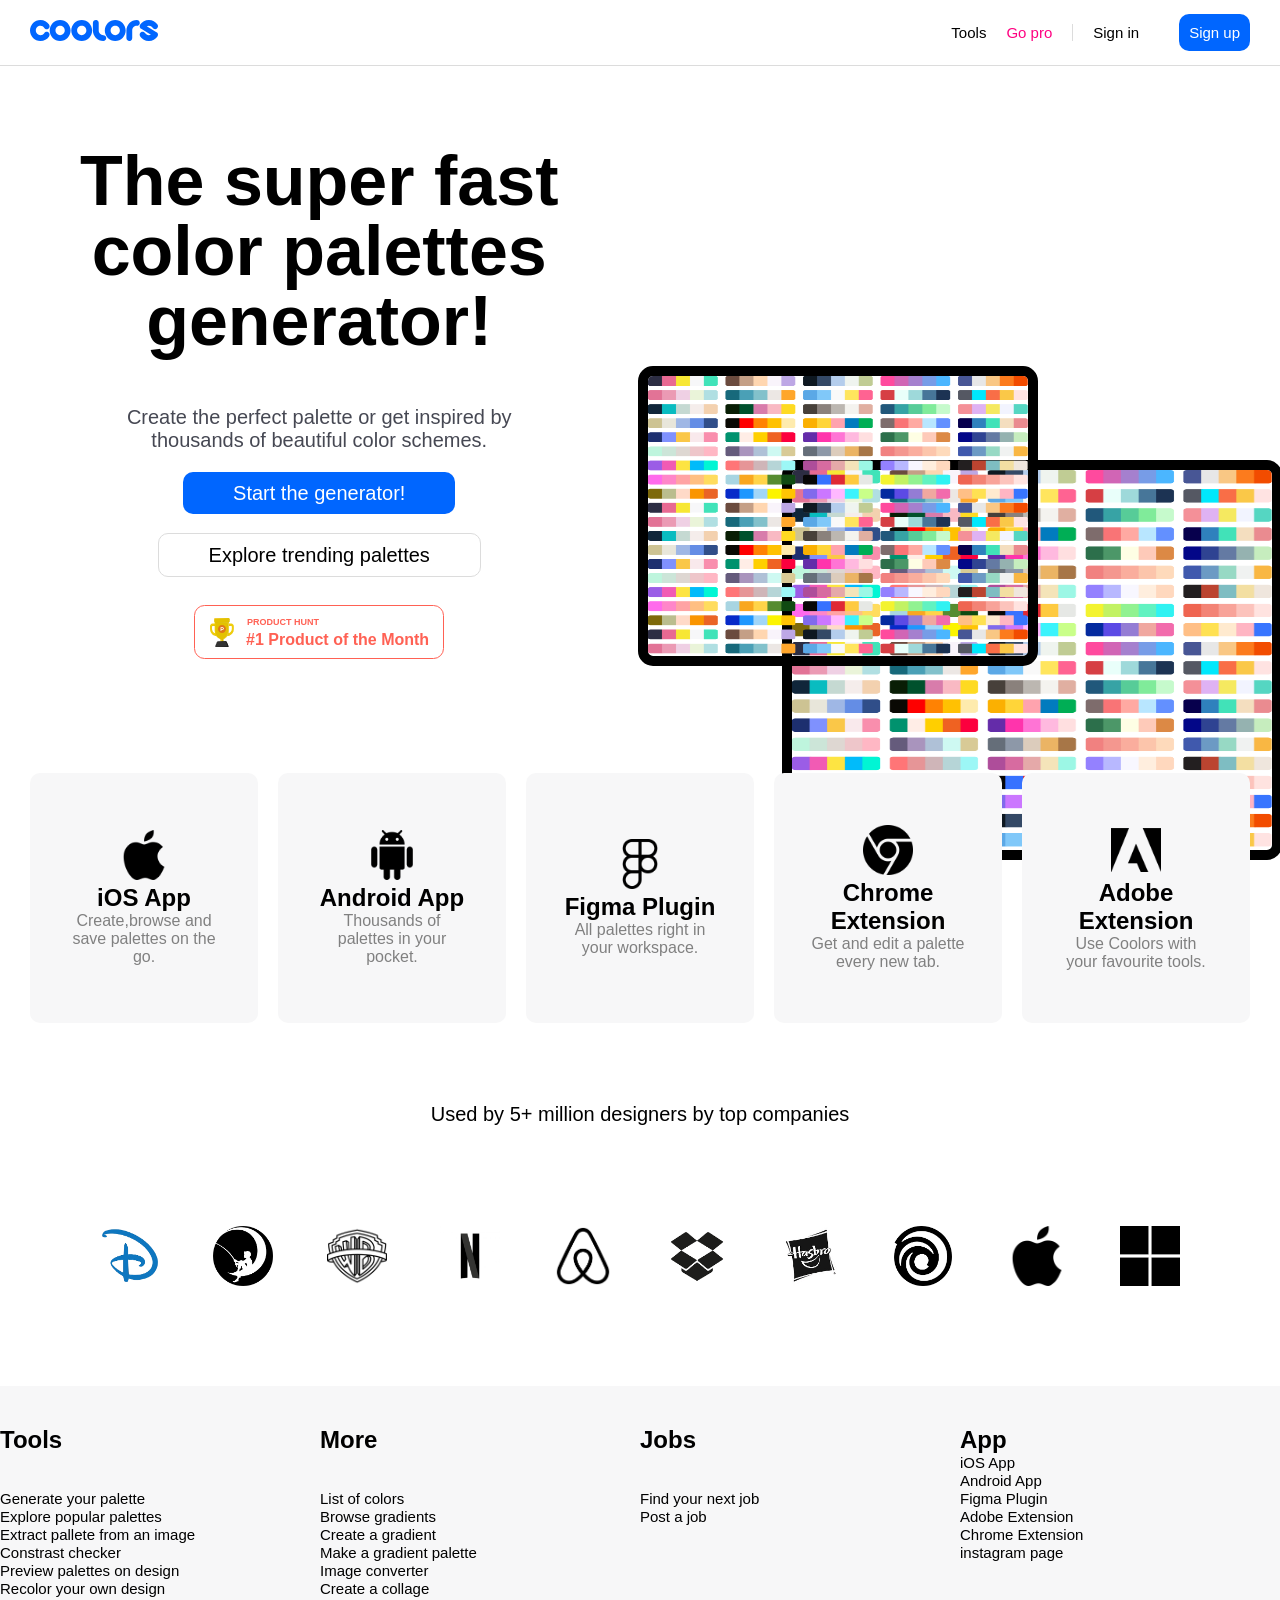
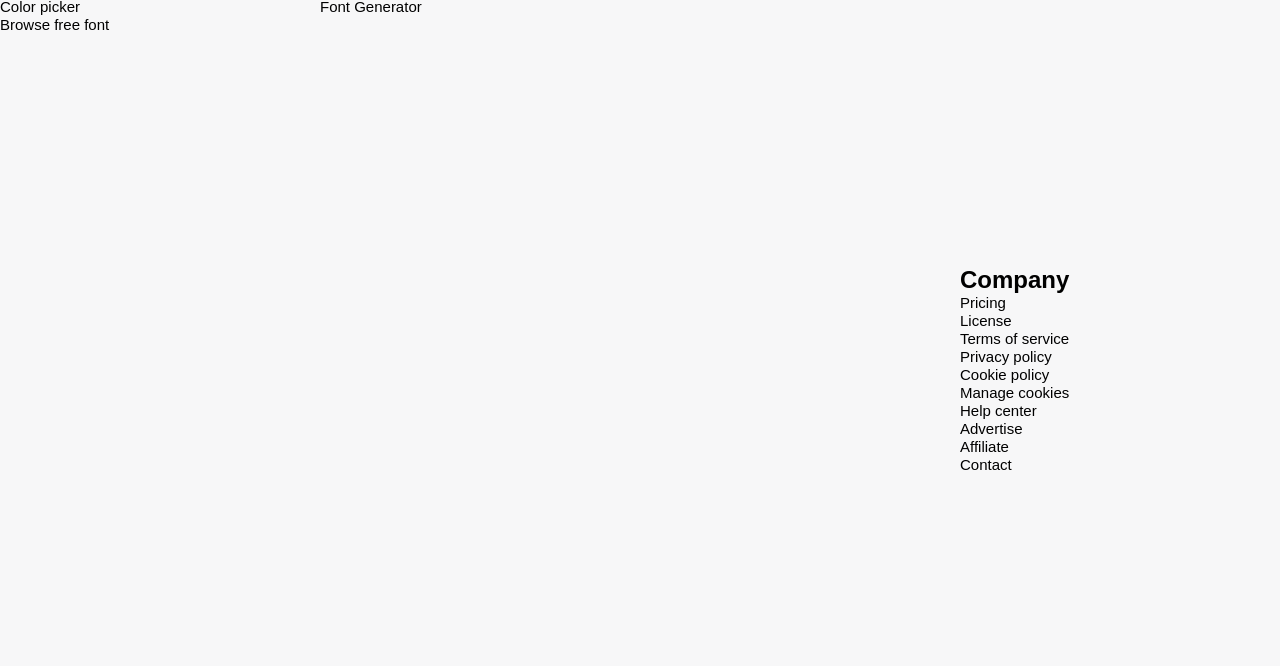
==== index.html @ 70a5949f "Pallete" ====
<!DOCTYPE html>
<html lang="en">
<head>
    <title>COOLOR</title>
    <link rel="stylesheet" href="./style.css">
</head>
<body>
<nav>
<div>
    <div></div>
    <img src="./Asset/logo.svg" alt="">
</div>
<div>
    <ul>
        <li>
          <a href class="tools" >Tools</a>
        </li>
        <li>
        <a href class="go">Go pro</a>
        </li>
        <li>
            <a href class="line">Sign in</a>
        </li>
        <li>
            <a href class="btn">Sign up</a>
        </li>
    </ul>
</div>
</nav>
<section class="hero">
    <div class="text-block">
        <h1>The super fast<br>color palettes<br>
        generator! </h1>
        <p> Create the perfect palette or get inspired by<br>
             thousands
            of beautiful color schemes.
        </p>
        <div class="link-block">
            <a href class="start">Start the generator!</a>
            </div>
        <div>
            <a href class="explore">Explore trending palettes</a>
        </div>
        <div class="badge">
    <img src="./Asset/top-post-badge.svg" alt="">
        </div>
    </div>
    <div class="palette">
        <img class="img1" src="./Asset/homepage_hero_palettes.png" alt="">
        <img class="img2" src="./Asset/homepage_hero_palettes.png" alt="">

</section>
<div class="icon">
    <div class="box1">
        <img src="./Asset/apple-black-logo.png" alt=""  class="apple">
        <h2>iOS App</h2>
        <p>Create,browse and<br> save palettes on the<BR>
             go.</p>
             <h1 class="text">View on<br> the
            App<br> Store</h1>
    </div>
    <div class="box2">
     <img src="./Asset/android.png" alt="" class="and">
        <h2 >Android App</h2>
        <p>Thousands of<br> palettes in your<br> pocket.</p>
        <h1 class="text2">View on<br>the play<br>store</h1>
    </div>
    <div class="box3">
        <img src="./Asset/figma.png" alt="" class="fig" >
        <h2>Figma Plugin</h2>
        <p>All palettes right in <br>your workspace.</p>
        <h1 class="text3">Install<br>now</h1>
    </div>
    <div class="box4">
        <img src="./Asset/chrome.png" alt="" class="chrome">
        <h2>Chrome Extension</h2>
        <p>Get and edit a palette<br> every new tab.</p>
        <h1 class="text4">Add<br>to chrome</h1>
    </div>
    <div class="box5">
        <img src="./Asset/adobe.png" alt="" class="adobe" >
        <h2>Adobe Extension</h2>
        <p>Use Coolors with<br> your favourite tools.</p>
        <h1 class="text5">Download</h1>
 </div>
</div>

 <div class="used">
    <p>Used by 5+ million designers by top companies</p>
 </div>
 <div class="icon2">
    <img src="./image/disney (2).png" alt="">
    <img src="./image/dream.png" alt="">
   <img src="./image/warner-bros.png" alt="">
     <img src="./image/netflix-n-black7018.jpg" alt="">
    <img src="./image/airbnb.png" alt="">
    <img src="./image/drop.png" alt="">
    <img src="./image/hasbro.png" alt="">
    <img src="./image/ubisoft.png" alt="">
    <img src="./image/apple-black-logo.png" alt="">
    <img src="./image/windows.png" alt="">
</div>

<section class="parent">
    <div class="footer">
        <h1>Tools</h1><br><br>
        <ul>
            <li>
    <a href="">Generate your palette</a>
            </li>
    <li>
    <a href="">  Explore popular palettes</a>
         </li>
    <li>
        <a href=""> Extract pallete from an image</a>
         </li>
    <li>
   <a href="">Constrast checker</a>
        </li>
    <li>
   <a href=""> Preview palettes on design</a>
       </li>
   <li>
   <a href="">  Recolor your own design</a>
       </li>
   <li>
   <a href="">  Color picker</a>
     </li>
   <li>
   <a href=""> Browse free font</a>
   </li>
        </ul>
</div>
<div class="footer">
    <h1>More</h1><br><br>
    <ul>
 <li>
     <a href="">List of colors</a>
     </li>
<li>
     <a href="">Browse gradients</a>
     </li>
<li>
     <a href=""> Create a gradient</a>
     </li>
 <li>
     <a href=""> Make a gradient palette</a>
     </li>
     <li>
        <a href=""> Image converter</a>
     </li>
 <li>
        <a href=""> Create a collage</a>
     </li>
 <li>
        <a href=""> Font Generator</a>
     </li>
     </ul>
</div>
<div class="footer">
    <h1>Jobs</h1><br><br>
    <ul>
        <li>
            <a href="">Find your next job</a>
        </li>
     <li>
            <a href="">Post a job</a>
        </li>
    </ul>
    </div>
<div>
<div class="footer">
        <h1>App</h1>
        <ul>
 <li>
        <a href=""> iOS App</a>
            </li>
  <li>
        <a href="">Android App</a>
            </li>
     <li>
        <a href=""> Figma Plugin</a>
            </li>
  <li>
        <a href="">Adobe Extension</a>
            </li>
 <li>
        <a href="">Chrome Extension</a>
      </li>
 <li>
        <a href="">instagram page</a>
    </li>
        </ul>
</div>
    <div class="footer">
        <h1>Company</h1>
        <ul>
      <li>
                <a href="">Pricing</a>
            </li>
     <li>
                <a href="">License</a>
            </li>
     <li>
                <a href="">Terms of service</a>
            </li>
      <li>
                <a href="">Privacy policy</a>
            </li>
     <li>
                <a href="">Cookie policy</a>
            </li>
  <li>
            <a href="">Manage cookies</a>
            </li>
      <li>
            <a href="">Help center</a>
            </li>
      <li>
            <a href="">Advertise</a>
         </li>
     <li>
            <a href="">Affiliate</a>
            </li>
     <li>
      <a href="">Contact</a>
      </li>
      </ul>
    </div>
</div>
</section>

       


    
</body>
</html>
---- style.css ----
*{
    margin:0px;
    padding:0px;
    box-sizing:border-box;
    font-family:Inter, sans-serif;
}
img:hover{
    cursor:pointer;
}
nav{display:flex;
    justify-content:space-between;
    align-items:center;
    padding:20px 30px;
    border-bottom: 1px solid gainsboro;
}

nav ul  {
    display:flex;
    gap:20px;
    list-style:none;
}

a{
   text-decoration: none;
    color:black;
   font-weight:400;
   font-size:15px;
}
.btn{
    background-color:#0066FF;
    border-radius:10px;
    padding:10px;
    color:white;
}

/* a class */
.tools:hover{
    color:blue
}
 .go{
    color:rgb(255, 0, 129)
}
 .go:hover{
    color:blue
}
 .line{
    border-left:1px solid gainsboro;
padding:0 20px;
}

 .line:hover{
    color:blue
}

 .hero{
    display:flex;
    /* grid-template-columns: (1.5,3fr); */
    /* justify-content:center; */
    /* align-items:center; */
    padding: 30 30px
}

 .text-block{
    padding:80px;
    text-align:center;
    /* max-width:550px; */
     h1{
    font-size:70px;
    font-weight:600;
    line-height:1;
    margin-bottom:50px;
}
  p{
    font-size:20px;
    color:#464853;
    margin:30px;
}
}
.link-block{
    margin-top: 20px;
}

 .start{
    background-color:  #0066FF;
    padding:10px 50px;
    border-radius: 10px;
    color:white;
    font-size: 20px;
    /* margin-top: 15px; */
}

 .explore{
    line-height:5;
    border:1px solid gainsboro;
    padding:10px 50px;
    border-radius: 10px;
    font-size:20px;
}

/* pallete */
.img1{
    border:10px solid black; 
    border-radius: 15px;
    width:500px;
    height:400px;
    position:absolute;
    right:-2px;
    bottom:40px;
}
.pallete{
    position: relative;
}

.img2{
    position:relative;
    width:400px;
    height:300px;
    border-radius:15px ;
    border:10px solid black;
    top:300px
}
/* icon */
.icon:hover{
    cursor: pointer;
}

.icon{
    /* display:flex; */
    display:grid;
    grid-template-columns: 1fr 1fr 1fr 1fr 1fr;
    gap:20px;
    margin:30px;
    /* text-align:center; */
    /* justify-content: center; */
    img{
        width:50px;
        height:50px;

     }
    }

 .box1,.box2,.box3,.box4,.box5{
    position:relative;
} 
/* box1 */
.text{
    position:absolute;
    left:0;
    top:0;
    width:100%;
    height:100%;
    opacity:0;
    background-color:#D5F8EF;
    color:#00AEE5;
    border-radius: 10px;
    align-content: center;
 }

.box1:hover .apple{
    opacity:0;
}
.box1:hover .text{
    opacity:1
}
/* box2 */
.box2:hover .and{
opacity:0
}
.box2:hover .text2{
    opacity:1
}
.text2{
    position:absolute;
    left:0;
    top:0;
    width:100%;
    height:100%;
    opacity:0;
    background-color:#D5F8EF;
    border-radius: 10px;
    align-content: center;
    color:#4AC9A5
}
/* box3 */
.box3:hover .fig{
    opacity:0
}
.box3:hover .text3{
    opacity:1
}
.text3{
    position:absolute;
    left:0;
    top:0;
    width:100%;
    height:100%;
    opacity:0;
    background-color:#FFE5F4;
    border-radius:10px;
    align-content:center;
    color:#E50087;
}
/* box4 */
.box4:hover .chrome{
    opacity:0
}
.box4:hover .text4{
    opacity:1
}
 .text4{
    position:absolute;
    left:0;
    top:0;
    width:100%;
    height:100%;
    opacity:0;
    background-color:#E8E2F7;
    border-radius:10px;
    align-content:center;
    color:#802FDE;
}
/* box5 */
.box5:hover .adobe{
    opacity:0
}
.box5:hover .text5{
    opacity:1
}

.text5{
    position:absolute;
    left:0;
    top:0;
    width:100%;
    height:100%;
    opacity:0;
    background-color:#FDF3CE;
    border-radius:10px;
    align-content:center; 
    color:#F1D985;
}





.box1,.box2,.box3,.box4,.box5{
    background-color:#F7F7F8;
    border-radius:10px;
    height:250px;
    text-align:center;
    align-content: center;
    padding:30px 30px;
    p{color:grey;
    }
}
/* used by */
.used{
    text-align: center;
    margin:80px;
    font-weight:400;
    font-size: 20px;
    /* align-content: space-evenly; */
}
/* icon 2 */
.icon2{
    display:flex;
    justify-content: space-between;
    gap:40px;
    margin:100px;
    img{
        width:60px;
        height:auto;
    }
}

  .parent{
    display:grid;
    grid-template-columns: 1fr 1fr 1fr 1fr;
    background-color: #F7F7F8;
  }
  
  .footer{
    height:400px;
    text-align: left;
    margin-top:40px;
  }
  ul{list-style: none;

  }
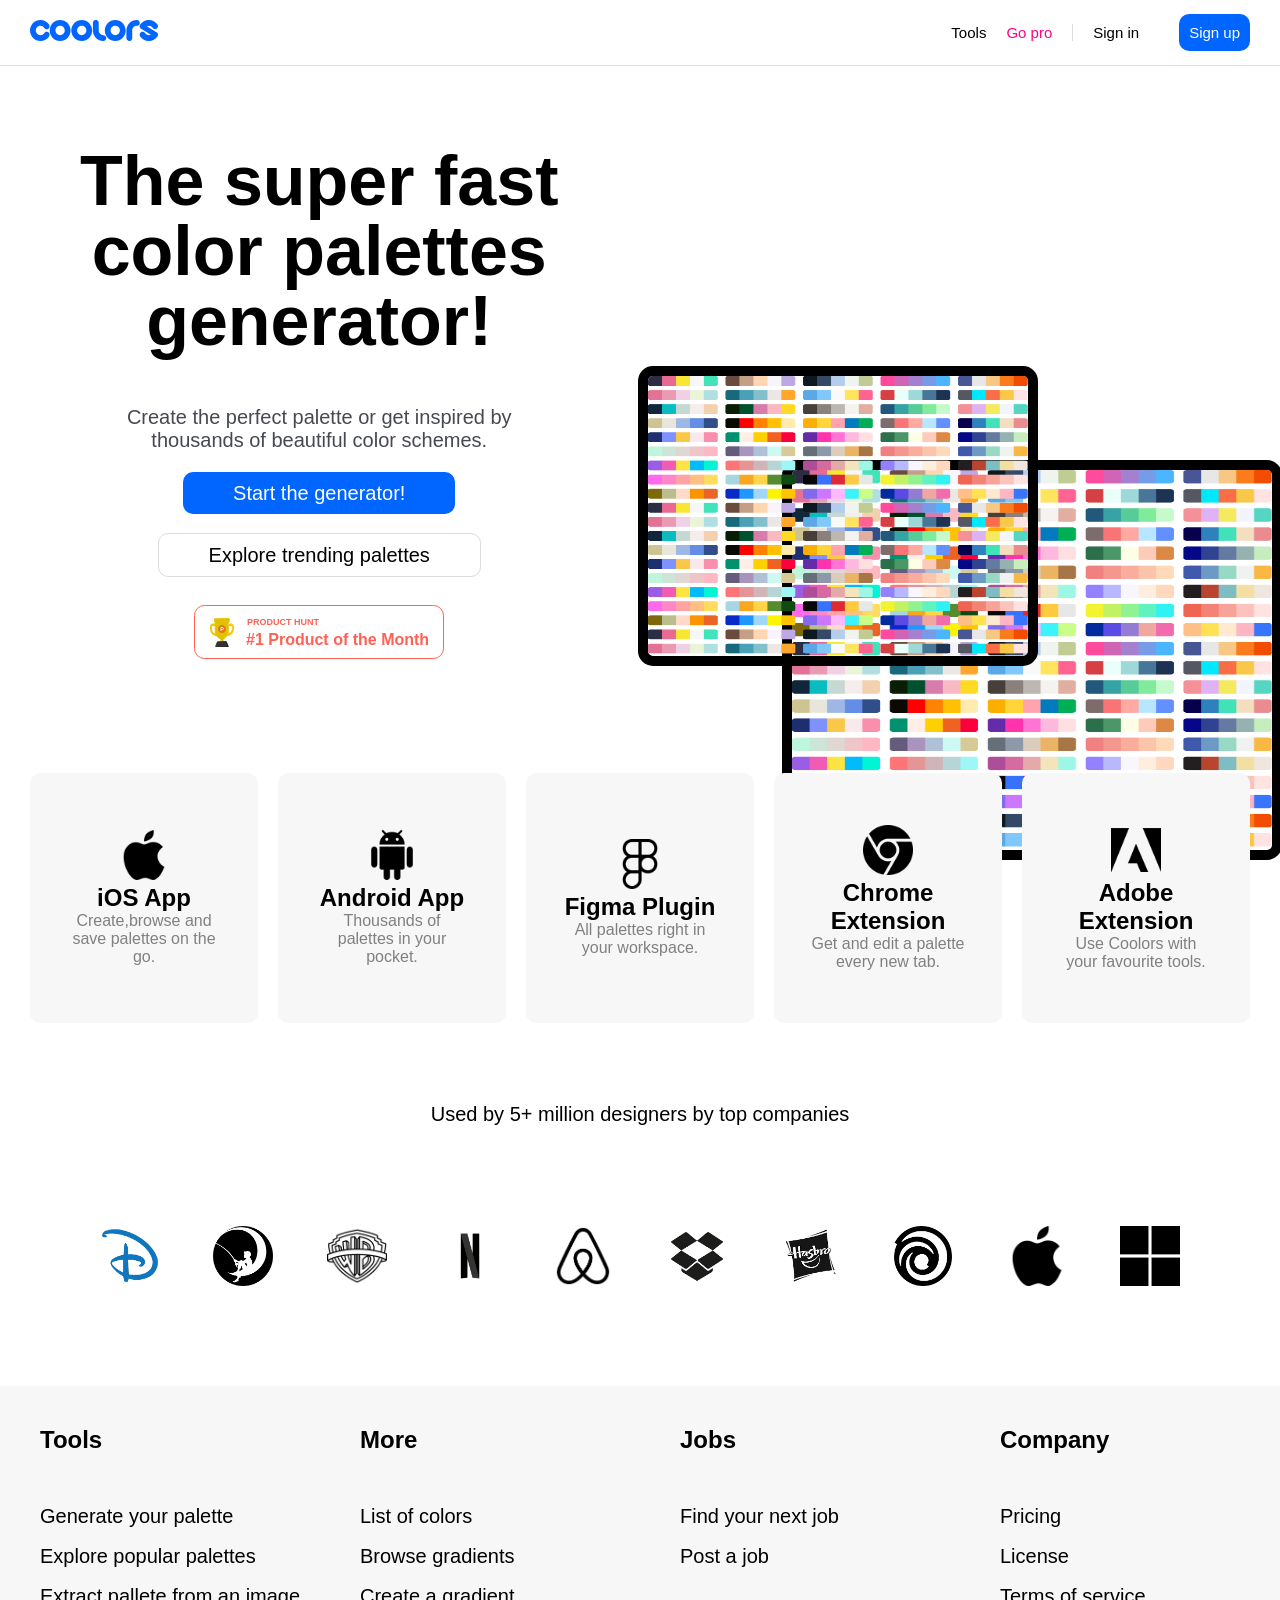
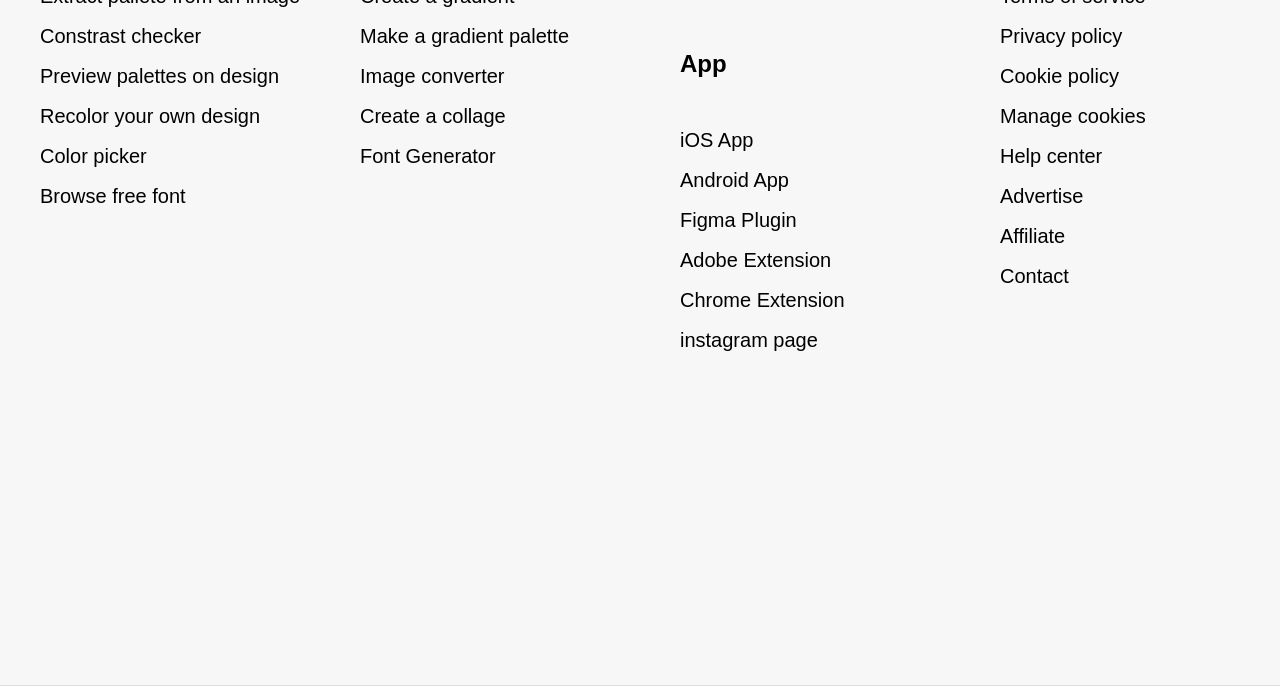
==== commit b559582a: "update" ====
--- a/index.html
+++ b/index.html
@@ -91,7 +91,7 @@
  <div class="icon2">
     <img src="./image/disney (2).png" alt="">
     <img src="./image/dream.png" alt="">
-   <img src="./image/warner-bros.png" alt="">
+ <img src="./image/warner-bros.png" alt="">
      <img src="./image/netflix-n-black7018.jpg" alt="">
     <img src="./image/airbnb.png" alt="">
     <img src="./image/drop.png" alt="">
@@ -103,136 +103,52 @@
 
 <section class="parent">
     <div class="footer">
-        <h1>Tools</h1><br><br>
-        <ul>
-            <li>
-    <a href="">Generate your palette</a>
-            </li>
-    <li>
-    <a href="">  Explore popular palettes</a>
-         </li>
-    <li>
-        <a href=""> Extract pallete from an image</a>
-         </li>
-    <li>
-   <a href="">Constrast checker</a>
-        </li>
-    <li>
-   <a href=""> Preview palettes on design</a>
-       </li>
-   <li>
-   <a href="">  Recolor your own design</a>
-       </li>
-   <li>
-   <a href="">  Color picker</a>
-     </li>
-   <li>
-   <a href=""> Browse free font</a>
-   </li>
-        </ul>
+        <h1>Tools</h1><br>
+   <p>Generate your palette</p>
+   <p>  Explore popular palettes</p>
+   <p> Extract pallete from an image</p>
+   <p>Constrast checker</p>
+   <p> Preview palettes on design</p>
+   <p>  Recolor your own design</p>
+   <p>  Color picker</p>
+   <p> Browse free font</p>
 </div>
 <div class="footer">
-    <h1>More</h1><br><br>
-    <ul>
- <li>
-     <a href="">List of colors</a>
-     </li>
-<li>
-     <a href="">Browse gradients</a>
-     </li>
-<li>
-     <a href=""> Create a gradient</a>
-     </li>
- <li>
-     <a href=""> Make a gradient palette</a>
-     </li>
-     <li>
-        <a href=""> Image converter</a>
-     </li>
- <li>
-        <a href=""> Create a collage</a>
-     </li>
- <li>
-        <a href=""> Font Generator</a>
-     </li>
-     </ul>
+    <h1>More</h1><br>
+        <p>List of colors</p>
+        <p>Browse gradients</p>
+        <p> Create a gradient</p>
+        <p> Make a gradient palette</p>
+        <p> Image converter</p>
+        <p> Create a collage</p>
+        <p> Font Generator</p>
 </div>
 <div class="footer">
-    <h1>Jobs</h1><br><br>
-    <ul>
-        <li>
-            <a href="">Find your next job</a>
-        </li>
-     <li>
-            <a href="">Post a job</a>
-        </li>
-    </ul>
-    </div>
-<div>
-<div class="footer">
-        <h1>App</h1>
-        <ul>
- <li>
-        <a href=""> iOS App</a>
-            </li>
-  <li>
-        <a href="">Android App</a>
-            </li>
-     <li>
-        <a href=""> Figma Plugin</a>
-            </li>
-  <li>
-        <a href="">Adobe Extension</a>
-            </li>
- <li>
-        <a href="">Chrome Extension</a>
-      </li>
- <li>
-        <a href="">instagram page</a>
-    </li>
-        </ul>
+    <h1>Jobs</h1><br>
+            <p>Find your next job</p>
+            <p>Post a job</p><br><br>
+        <h1>App</h1><br>
+        <p>iOS App
+        <p>Android App</p>
+        <p> Figma Plugin</p>
+        <p>Adobe Extension</p>
+        <p>Chrome Extension</p>
+        <p>instagram page</p>
 </div>
     <div class="footer">
-        <h1>Company</h1>
-        <ul>
-      <li>
-                <a href="">Pricing</a>
-            </li>
-     <li>
-                <a href="">License</a>
-            </li>
-     <li>
-                <a href="">Terms of service</a>
-            </li>
-      <li>
-                <a href="">Privacy policy</a>
-            </li>
-     <li>
-                <a href="">Cookie policy</a>
-            </li>
-  <li>
-            <a href="">Manage cookies</a>
-            </li>
-      <li>
-            <a href="">Help center</a>
-            </li>
-      <li>
-            <a href="">Advertise</a>
-         </li>
-     <li>
-            <a href="">Affiliate</a>
-            </li>
-     <li>
-      <a href="">Contact</a>
-      </li>
-      </ul>
+        <h1>Company</h1><br>
+            <p>Pricing</p>
+            <p>License</p>
+            <p>Terms of service</p>
+            <p>Privacy policy</p>
+            <p>Cookie policy</p>
+            <p>Manage cookies</p>
+            <p>Help center</p>
+            <p>Advertise</p>
+            <p>Affiliate</p>
+      <p>Contact</p>
     </div>
-</div>
-</section>
-
-       
-
-
-    
-</body>
+    </div>
+   </section>
+   </body>
 </html>
--- a/style.css
+++ b/style.css
@@ -274,20 +274,35 @@
     }
 }
 
-  .parent{
+.parent{
     display:grid;
-    grid-template-columns: 1fr 1fr 1fr 1fr;
+    grid-template-columns:repeat(4,1fr);
+    background-color:#F7F7F8;
+    height:100vh;
+    border-bottom: 1px solid gainsboro;
+}
+.footer{
+    margin-top:30px;
+    height:200px;
+    line-height:2;
+    padding-left: 40px;
+    p{
+        font-size:20px;
+        font-weight:400;
+    }
+}
+ .footercredit{ */
+    display:inline-flex;
+    padding-left: 40px;
+    gap:10px;
+    margin-bottom: 30px;
+    margin-top: 30px;
     background-color: #F7F7F8;
-  }
-  
-  .footer{
-    height:400px;
-    text-align: left;
-    margin-top:40px;
-  }
-  ul{list-style: none;
-
-  }
+    p{
+        color:#464853;
+    }
+} */
+
 
  
 
